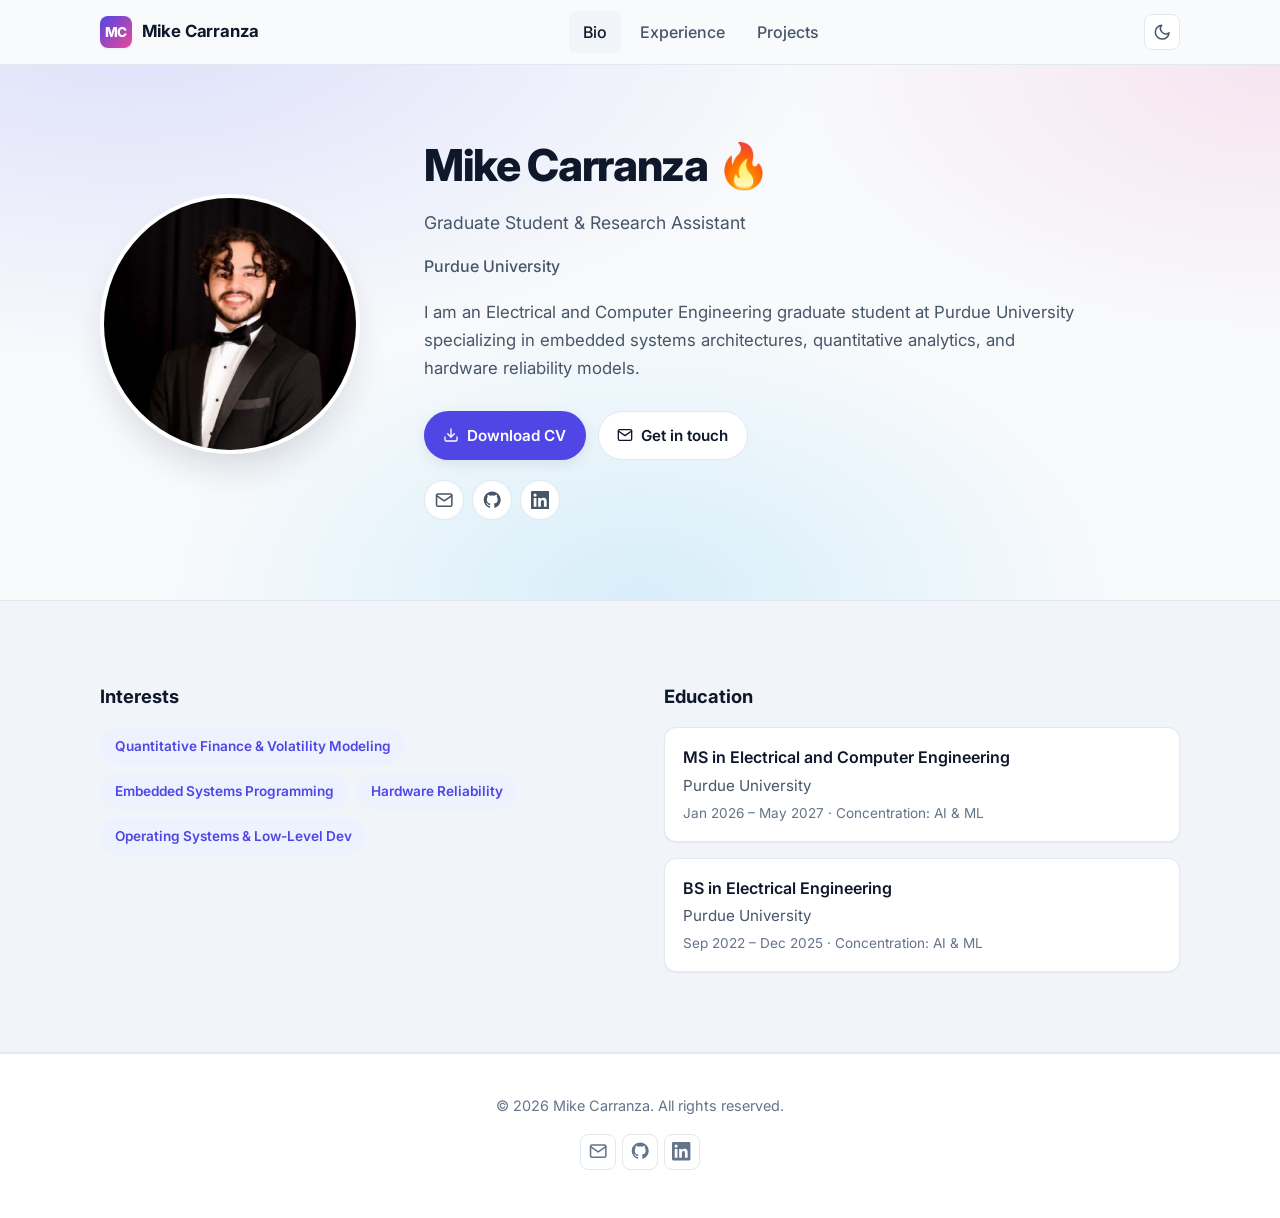
==== index.html @ f3c4caee "feat: add standalone personal site (HTML/CSS/JS, no dependencies) Introduces a fully self-contained " ====
<!doctype html>
<html lang="en">
  <head>
    <meta charset="utf-8" />
    <meta name="viewport" content="width=device-width, initial-scale=1" />
    <title>Mike Carranza — Graduate Student & Research Assistant</title>
    <meta
      name="description"
      content="Personal site of Mike (Jose) Carranza — Electrical and Computer Engineering graduate student at Purdue University working on embedded systems, quantitative analytics, and hardware reliability."
    />
    <meta name="author" content="Mike Carranza" />
    <meta name="theme-color" content="#4f46e5" />
    <link rel="icon" href="assets/img/me.jpg" />
    <link rel="preconnect" href="https://fonts.googleapis.com" />
    <link rel="preconnect" href="https://fonts.gstatic.com" crossorigin />
    <link
      rel="stylesheet"
      href="https://fonts.googleapis.com/css2?family=Inter:wght@400;500;600;700;800&display=swap"
    />
    <link rel="stylesheet" href="assets/css/style.css" />
    <meta property="og:type" content="profile" />
    <meta property="og:title" content="Mike Carranza" />
    <meta
      property="og:description"
      content="ECE graduate student at Purdue University — embedded systems, quantitative analytics, and hardware reliability."
    />
    <script src="assets/js/main.js" defer></script>
  </head>
  <body>
    <a href="#main" class="sr-only">Skip to content</a>

    <header class="site-header">
      <div class="container">
        <nav class="nav" aria-label="Primary" data-nav>
          <a href="index.html" class="brand">
            <span class="brand-mark" aria-hidden="true">MC</span>
            <span>Mike Carranza</span>
          </a>

          <ul class="nav-links">
            <li><a href="index.html">Bio</a></li>
            <li><a href="experience.html">Experience</a></li>
            <li><a href="projects.html">Projects</a></li>
          </ul>

          <div class="nav-actions">
            <button
              class="icon-btn theme-toggle"
              type="button"
              data-theme-toggle
              aria-label="Toggle color theme"
              title="Toggle theme"
            >
              <svg
                class="icon-moon"
                viewBox="0 0 24 24"
                fill="none"
                stroke="currentColor"
                stroke-width="2"
                stroke-linecap="round"
                stroke-linejoin="round"
                aria-hidden="true"
              >
                <path d="M21 12.79A9 9 0 1 1 11.21 3 7 7 0 0 0 21 12.79z" />
              </svg>
              <svg
                class="icon-sun"
                viewBox="0 0 24 24"
                fill="none"
                stroke="currentColor"
                stroke-width="2"
                stroke-linecap="round"
                stroke-linejoin="round"
                aria-hidden="true"
              >
                <circle cx="12" cy="12" r="4" />
                <path
                  d="M12 2v2M12 20v2M4.93 4.93l1.41 1.41M17.66 17.66l1.41 1.41M2 12h2M20 12h2M4.93 19.07l1.41-1.41M17.66 6.34l1.41-1.41"
                />
              </svg>
            </button>

            <button
              class="icon-btn menu-btn"
              type="button"
              data-menu-toggle
              aria-label="Toggle navigation menu"
              aria-controls="mobile-menu"
              aria-expanded="false"
            >
              <svg
                viewBox="0 0 24 24"
                fill="none"
                stroke="currentColor"
                stroke-width="2"
                stroke-linecap="round"
                stroke-linejoin="round"
                aria-hidden="true"
              >
                <path d="M3 6h18M3 12h18M3 18h18" />
              </svg>
            </button>
          </div>
        </nav>

        <div
          class="mobile-menu"
          id="mobile-menu"
          data-mobile-menu
          data-nav
        >
          <ul>
            <li><a href="index.html">Bio</a></li>
            <li><a href="experience.html">Experience</a></li>
            <li><a href="projects.html">Projects</a></li>
          </ul>
        </div>
      </div>
    </header>

    <main id="main">
      <section class="hero" aria-labelledby="hero-name">
        <div class="container">
          <div class="hero-grid">
            <img
              class="avatar"
              src="assets/img/me.jpg"
              alt="Portrait of Mike Carranza"
              width="260"
              height="260"
            />

            <div class="hero-body">
              <h1 id="hero-name" class="hero-name">
                Mike Carranza <span aria-hidden="true">🔥</span>
              </h1>
              <p class="hero-role">Graduate Student &amp; Research Assistant</p>
              <p class="hero-affiliation">
                <a
                  href="https://www.purdue.edu/"
                  target="_blank"
                  rel="noopener"
                  >Purdue University</a
                >
              </p>

              <p class="hero-bio">
                I am an Electrical and Computer Engineering graduate student at
                Purdue University specializing in embedded systems
                architectures, quantitative analytics, and hardware reliability
                models.
              </p>

              <div class="hero-actions">
                <a
                  class="btn btn-primary"
                  href="assets/files/resume.pdf"
                  target="_blank"
                  rel="noopener"
                >
                  <svg
                    viewBox="0 0 24 24"
                    fill="none"
                    stroke="currentColor"
                    stroke-width="2"
                    stroke-linecap="round"
                    stroke-linejoin="round"
                    aria-hidden="true"
                  >
                    <path d="M21 15v4a2 2 0 0 1-2 2H5a2 2 0 0 1-2-2v-4" />
                    <polyline points="7 10 12 15 17 10" />
                    <line x1="12" y1="15" x2="12" y2="3" />
                  </svg>
                  Download CV
                </a>

                <a
                  class="btn btn-ghost"
                  href="mailto:jmcarranzae@gmail.com"
                >
                  <svg
                    viewBox="0 0 24 24"
                    fill="none"
                    stroke="currentColor"
                    stroke-width="2"
                    stroke-linecap="round"
                    stroke-linejoin="round"
                    aria-hidden="true"
                  >
                    <path d="M4 4h16c1.1 0 2 .9 2 2v12c0 1.1-.9 2-2 2H4c-1.1 0-2-.9-2-2V6c0-1.1.9-2 2-2z" />
                    <polyline points="22,6 12,13 2,6" />
                  </svg>
                  Get in touch
                </a>
              </div>

              <ul class="social-list" aria-label="Social links">
                <li>
                  <a
                    href="mailto:jmcarranzae@gmail.com"
                    aria-label="Email"
                    title="Email"
                  >
                    <svg
                      viewBox="0 0 24 24"
                      fill="none"
                      stroke="currentColor"
                      stroke-width="2"
                      stroke-linecap="round"
                      stroke-linejoin="round"
                      aria-hidden="true"
                    >
                      <path d="M4 4h16c1.1 0 2 .9 2 2v12c0 1.1-.9 2-2 2H4c-1.1 0-2-.9-2-2V6c0-1.1.9-2 2-2z" />
                      <polyline points="22,6 12,13 2,6" />
                    </svg>
                  </a>
                </li>
                <li>
                  <a
                    href="https://github.com/chepemike25"
                    target="_blank"
                    rel="noopener"
                    aria-label="GitHub"
                    title="GitHub"
                  >
                    <svg
                      viewBox="0 0 24 24"
                      fill="currentColor"
                      aria-hidden="true"
                    >
                      <path
                        d="M12 .5C5.73.5.99 5.24.99 11.51c0 4.86 3.15 8.98 7.53 10.44.55.1.75-.24.75-.53 0-.26-.01-.95-.02-1.86-3.06.66-3.71-1.48-3.71-1.48-.5-1.27-1.22-1.61-1.22-1.61-1-.68.08-.67.08-.67 1.11.08 1.69 1.14 1.69 1.14.98 1.69 2.58 1.2 3.21.92.1-.71.39-1.2.71-1.48-2.45-.28-5.02-1.22-5.02-5.44 0-1.2.43-2.18 1.14-2.95-.12-.28-.5-1.42.11-2.96 0 0 .93-.3 3.05 1.13.88-.24 1.83-.36 2.77-.36.94 0 1.89.12 2.77.36 2.12-1.43 3.05-1.13 3.05-1.13.61 1.54.23 2.68.11 2.96.71.77 1.14 1.75 1.14 2.95 0 4.23-2.58 5.15-5.03 5.42.4.34.75 1.02.75 2.05 0 1.48-.01 2.68-.01 3.05 0 .29.2.64.76.53 4.37-1.46 7.52-5.58 7.52-10.43C23.01 5.24 18.27.5 12 .5z"
                      />
                    </svg>
                  </a>
                </li>
                <li>
                  <a
                    href="https://www.linkedin.com/in/mikecarranza/"
                    target="_blank"
                    rel="noopener"
                    aria-label="LinkedIn"
                    title="LinkedIn"
                  >
                    <svg
                      viewBox="0 0 24 24"
                      fill="currentColor"
                      aria-hidden="true"
                    >
                      <path
                        d="M20.45 20.45h-3.55v-5.57c0-1.33-.03-3.05-1.86-3.05-1.86 0-2.15 1.45-2.15 2.95v5.67H9.35V9h3.41v1.56h.05c.47-.9 1.63-1.85 3.36-1.85 3.6 0 4.27 2.37 4.27 5.45v6.29zM5.34 7.43a2.06 2.06 0 1 1 0-4.13 2.06 2.06 0 0 1 0 4.13zM7.12 20.45H3.56V9h3.56v11.45zM22.22 0H1.77C.79 0 0 .77 0 1.72v20.56C0 23.23.79 24 1.77 24h20.45C23.2 24 24 23.23 24 22.28V1.72C24 .77 23.2 0 22.22 0z"
                      />
                    </svg>
                  </a>
                </li>
              </ul>
            </div>
          </div>
        </div>
      </section>

      <section id="about" class="section-alt">
        <div class="container">
          <div class="info-grid">
            <div class="info-card">
              <h3>Interests</h3>
              <ul class="chip-list">
                <li class="chip">Quantitative Finance &amp; Volatility Modeling</li>
                <li class="chip">Embedded Systems Programming</li>
                <li class="chip">Hardware Reliability</li>
                <li class="chip">Operating Systems &amp; Low-Level Dev</li>
              </ul>
            </div>

            <div class="info-card">
              <h3>Education</h3>
              <ul class="education-list">
                <li>
                  <p class="degree">MS in Electrical and Computer Engineering</p>
                  <p class="school">Purdue University</p>
                  <span class="meta"
                    >Jan 2026 – May 2027 · Concentration: AI &amp; ML</span
                  >
                </li>
                <li>
                  <p class="degree">BS in Electrical Engineering</p>
                  <p class="school">Purdue University</p>
                  <span class="meta"
                    >Sep 2022 – Dec 2025 · Concentration: AI &amp; ML</span
                  >
                </li>
              </ul>
            </div>
          </div>
        </div>
      </section>
    </main>

    <footer class="site-footer">
      <div class="container">
        <div class="footer-grid">
          <p>
            &copy; <span data-year>2026</span> Mike Carranza. All rights
            reserved.
          </p>
          <div class="footer-social" aria-label="Contact">
            <a
              href="mailto:jmcarranzae@gmail.com"
              class="icon-btn"
              aria-label="Email"
            >
              <svg
                viewBox="0 0 24 24"
                fill="none"
                stroke="currentColor"
                stroke-width="2"
                stroke-linecap="round"
                stroke-linejoin="round"
                aria-hidden="true"
              >
                <path d="M4 4h16c1.1 0 2 .9 2 2v12c0 1.1-.9 2-2 2H4c-1.1 0-2-.9-2-2V6c0-1.1.9-2 2-2z" />
                <polyline points="22,6 12,13 2,6" />
              </svg>
            </a>
            <a
              href="https://github.com/chepemike25"
              target="_blank"
              rel="noopener"
              class="icon-btn"
              aria-label="GitHub"
            >
              <svg viewBox="0 0 24 24" fill="currentColor" aria-hidden="true">
                <path
                  d="M12 .5C5.73.5.99 5.24.99 11.51c0 4.86 3.15 8.98 7.53 10.44.55.1.75-.24.75-.53 0-.26-.01-.95-.02-1.86-3.06.66-3.71-1.48-3.71-1.48-.5-1.27-1.22-1.61-1.22-1.61-1-.68.08-.67.08-.67 1.11.08 1.69 1.14 1.69 1.14.98 1.69 2.58 1.2 3.21.92.1-.71.39-1.2.71-1.48-2.45-.28-5.02-1.22-5.02-5.44 0-1.2.43-2.18 1.14-2.95-.12-.28-.5-1.42.11-2.96 0 0 .93-.3 3.05 1.13.88-.24 1.83-.36 2.77-.36.94 0 1.89.12 2.77.36 2.12-1.43 3.05-1.13 3.05-1.13.61 1.54.23 2.68.11 2.96.71.77 1.14 1.75 1.14 2.95 0 4.23-2.58 5.15-5.03 5.42.4.34.75 1.02.75 2.05 0 1.48-.01 2.68-.01 3.05 0 .29.2.64.76.53 4.37-1.46 7.52-5.58 7.52-10.43C23.01 5.24 18.27.5 12 .5z"
                />
              </svg>
            </a>
            <a
              href="https://www.linkedin.com/in/mikecarranza/"
              target="_blank"
              rel="noopener"
              class="icon-btn"
              aria-label="LinkedIn"
            >
              <svg viewBox="0 0 24 24" fill="currentColor" aria-hidden="true">
                <path
                  d="M20.45 20.45h-3.55v-5.57c0-1.33-.03-3.05-1.86-3.05-1.86 0-2.15 1.45-2.15 2.95v5.67H9.35V9h3.41v1.56h.05c.47-.9 1.63-1.85 3.36-1.85 3.6 0 4.27 2.37 4.27 5.45v6.29zM5.34 7.43a2.06 2.06 0 1 1 0-4.13 2.06 2.06 0 0 1 0 4.13zM7.12 20.45H3.56V9h3.56v11.45zM22.22 0H1.77C.79 0 0 .77 0 1.72v20.56C0 23.23.79 24 1.77 24h20.45C23.2 24 24 23.23 24 22.28V1.72C24 .77 23.2 0 22.22 0z"
                />
              </svg>
            </a>
          </div>
        </div>
      </div>
    </footer>
  </body>
</html>
---- assets/css/style.css ----
/* ============================================================
   Mike Carranza — personal site
   Zero-dependency stylesheet
   ============================================================ */

/* ---------- Reset ---------- */
*,
*::before,
*::after {
  box-sizing: border-box;
}

html {
  scroll-behavior: smooth;
  scroll-padding-top: 5rem;
}

body {
  margin: 0;
  font-family: 'Inter', ui-sans-serif, system-ui, -apple-system, 'Segoe UI',
    Roboto, 'Helvetica Neue', Arial, sans-serif;
  color: var(--fg);
  background: var(--bg);
  line-height: 1.65;
  -webkit-font-smoothing: antialiased;
  -moz-osx-font-smoothing: grayscale;
}

img {
  max-width: 100%;
  display: block;
}

a {
  color: var(--accent);
  text-decoration: none;
  transition: color 0.15s ease;
}

a:hover {
  color: var(--accent-hover);
}

button {
  font-family: inherit;
  cursor: pointer;
}

/* ---------- Design tokens ---------- */
:root {
  --bg: #f8fafc;
  --bg-elev: #ffffff;
  --bg-muted: #f1f5f9;
  --fg: #0f172a;
  --fg-muted: #475569;
  --fg-subtle: #64748b;
  --border: #e2e8f0;
  --border-strong: #cbd5e1;
  --accent: #4f46e5;
  --accent-hover: #4338ca;
  --accent-soft: #eef2ff;
  --accent-fg: #ffffff;
  --shadow-sm: 0 1px 2px rgba(15, 23, 42, 0.05);
  --shadow: 0 4px 14px rgba(15, 23, 42, 0.08);
  --shadow-lg: 0 20px 40px -12px rgba(15, 23, 42, 0.18);
  --radius-sm: 6px;
  --radius: 12px;
  --radius-lg: 20px;
  --radius-pill: 999px;
  --container: 1120px;
  --gradient: radial-gradient(
      1200px 600px at 10% -10%,
      rgba(99, 102, 241, 0.18),
      transparent 60%
    ),
    radial-gradient(
      900px 500px at 100% 0%,
      rgba(236, 72, 153, 0.12),
      transparent 55%
    ),
    radial-gradient(
      800px 500px at 50% 100%,
      rgba(14, 165, 233, 0.14),
      transparent 60%
    );
}

html[data-theme='dark'] {
  --bg: #0b1220;
  --bg-elev: #111a2e;
  --bg-muted: #172137;
  --fg: #e2e8f0;
  --fg-muted: #cbd5e1;
  --fg-subtle: #94a3b8;
  --border: #1f2a44;
  --border-strong: #2c3a5c;
  --accent: #818cf8;
  --accent-hover: #a5b4fc;
  --accent-soft: rgba(129, 140, 248, 0.14);
  --shadow-sm: 0 1px 2px rgba(0, 0, 0, 0.3);
  --shadow: 0 8px 24px rgba(0, 0, 0, 0.35);
  --shadow-lg: 0 24px 48px -12px rgba(0, 0, 0, 0.55);
  --gradient: radial-gradient(
      1200px 600px at 10% -10%,
      rgba(99, 102, 241, 0.22),
      transparent 60%
    ),
    radial-gradient(
      900px 500px at 100% 0%,
      rgba(236, 72, 153, 0.12),
      transparent 55%
    ),
    radial-gradient(
      800px 500px at 50% 100%,
      rgba(14, 165, 233, 0.14),
      transparent 60%
    );
}

/* ---------- Layout helpers ---------- */
.container {
  width: 100%;
  max-width: var(--container);
  margin-inline: auto;
  padding-inline: 1.25rem;
}

section {
  padding: 4rem 0;
}

@media (min-width: 768px) {
  section {
    padding: 5rem 0;
  }
}

.section-title {
  font-size: 1.75rem;
  font-weight: 700;
  letter-spacing: -0.02em;
  margin: 0 0 2rem;
  color: var(--fg);
}

.section-title::after {
  content: '';
  display: block;
  margin-top: 0.5rem;
  width: 3rem;
  height: 3px;
  border-radius: 3px;
  background: var(--accent);
}

/* ---------- Header ---------- */
.site-header {
  position: sticky;
  top: 0;
  z-index: 50;
  backdrop-filter: saturate(180%) blur(10px);
  -webkit-backdrop-filter: saturate(180%) blur(10px);
  background: color-mix(in srgb, var(--bg) 82%, transparent);
  border-bottom: 1px solid var(--border);
}

.nav {
  display: flex;
  align-items: center;
  justify-content: space-between;
  height: 4rem;
}

.brand {
  display: inline-flex;
  align-items: center;
  gap: 0.6rem;
  font-weight: 700;
  color: var(--fg);
  font-size: 1.05rem;
  letter-spacing: -0.01em;
}

.brand-mark {
  display: inline-grid;
  place-items: center;
  width: 2rem;
  height: 2rem;
  border-radius: 8px;
  background: linear-gradient(135deg, var(--accent), #ec4899);
  color: #fff;
  font-weight: 800;
  font-size: 0.85rem;
  box-shadow: var(--shadow-sm);
}

.nav-links {
  display: none;
  align-items: center;
  gap: 0.25rem;
  list-style: none;
  margin: 0;
  padding: 0;
}

@media (min-width: 768px) {
  .nav-links {
    display: flex;
  }
}

.nav-links a {
  display: inline-block;
  padding: 0.5rem 0.9rem;
  color: var(--fg-muted);
  font-weight: 500;
  border-radius: var(--radius-sm);
  transition: background 0.15s ease, color 0.15s ease;
}

.nav-links a:hover,
.nav-links a[aria-current='page'] {
  color: var(--fg);
  background: var(--bg-muted);
}

.nav-actions {
  display: flex;
  align-items: center;
  gap: 0.35rem;
}

.icon-btn {
  display: inline-grid;
  place-items: center;
  width: 2.25rem;
  height: 2.25rem;
  border-radius: 8px;
  border: 1px solid var(--border);
  background: var(--bg-elev);
  color: var(--fg-muted);
  transition: color 0.15s ease, background 0.15s ease, border-color 0.15s ease;
}

.icon-btn:hover {
  color: var(--fg);
  border-color: var(--border-strong);
  background: var(--bg-muted);
}

.icon-btn svg {
  width: 1.15rem;
  height: 1.15rem;
}

.theme-toggle .icon-sun {
  display: none;
}

html[data-theme='dark'] .theme-toggle .icon-sun {
  display: block;
}

html[data-theme='dark'] .theme-toggle .icon-moon {
  display: none;
}

/* mobile menu */
.menu-btn {
  display: inline-grid;
}

@media (min-width: 768px) {
  .menu-btn {
    display: none;
  }
}

.mobile-menu {
  display: none;
  border-top: 1px solid var(--border);
  padding: 0.5rem 0 0.75rem;
}

.mobile-menu.is-open {
  display: block;
}

.mobile-menu ul {
  list-style: none;
  margin: 0;
  padding: 0;
  display: grid;
  gap: 0.25rem;
}

.mobile-menu a {
  display: block;
  padding: 0.65rem 0.5rem;
  color: var(--fg-muted);
  font-weight: 500;
  border-radius: var(--radius-sm);
}

.mobile-menu a:hover,
.mobile-menu a[aria-current='page'] {
  background: var(--bg-muted);
  color: var(--fg);
}

/* ---------- Hero ---------- */
.hero {
  position: relative;
  overflow: hidden;
  padding-top: 4rem;
  padding-bottom: 5rem;
}

.hero::before {
  content: '';
  position: absolute;
  inset: 0;
  background: var(--gradient);
  pointer-events: none;
  z-index: 0;
}

.hero .container {
  position: relative;
  z-index: 1;
}

.hero-grid {
  display: grid;
  gap: 3rem;
  align-items: center;
  grid-template-columns: 1fr;
}

@media (min-width: 900px) {
  .hero-grid {
    grid-template-columns: 260px 1fr;
    gap: 4rem;
  }
}

.avatar {
  width: 220px;
  height: 220px;
  margin-inline: auto;
  border-radius: 50%;
  object-fit: cover;
  border: 4px solid var(--bg-elev);
  box-shadow: var(--shadow-lg);
}

@media (min-width: 900px) {
  .avatar {
    width: 260px;
    height: 260px;
    margin-inline: 0;
  }
}

.hero-body {
  text-align: center;
}

@media (min-width: 900px) {
  .hero-body {
    text-align: left;
  }
}

.hero-name {
  font-size: clamp(2rem, 4vw, 2.75rem);
  font-weight: 800;
  letter-spacing: -0.03em;
  margin: 0 0 0.4rem;
}

.hero-role {
  font-size: 1.1rem;
  color: var(--fg-muted);
  margin: 0 0 0.35rem;
}

.hero-affiliation a {
  color: var(--fg-muted);
  font-weight: 500;
}

.hero-affiliation a:hover {
  color: var(--accent);
}

.hero-bio {
  margin: 1.25rem 0 1.75rem;
  color: var(--fg-muted);
  font-size: 1.05rem;
  max-width: 60ch;
  margin-inline: auto;
}

@media (min-width: 900px) {
  .hero-bio {
    margin-inline: 0;
  }
}

.hero-actions {
  display: flex;
  flex-wrap: wrap;
  gap: 0.75rem;
  justify-content: center;
}

@media (min-width: 900px) {
  .hero-actions {
    justify-content: flex-start;
  }
}

.btn {
  display: inline-flex;
  align-items: center;
  gap: 0.5rem;
  padding: 0.7rem 1.15rem;
  border-radius: var(--radius-pill);
  font-weight: 600;
  font-size: 0.95rem;
  border: 1px solid transparent;
  transition: transform 0.15s ease, box-shadow 0.15s ease,
    background 0.15s ease, color 0.15s ease, border-color 0.15s ease;
}

.btn svg {
  width: 1rem;
  height: 1rem;
}

.btn-primary {
  background: var(--accent);
  color: var(--accent-fg);
  box-shadow: var(--shadow);
}

.btn-primary:hover {
  background: var(--accent-hover);
  color: var(--accent-fg);
  transform: translateY(-1px);
}

.btn-ghost {
  background: var(--bg-elev);
  color: var(--fg);
  border-color: var(--border);
}

.btn-ghost:hover {
  color: var(--fg);
  border-color: var(--border-strong);
  background: var(--bg-muted);
  transform: translateY(-1px);
}

.social-list {
  display: flex;
  flex-wrap: wrap;
  gap: 0.5rem;
  justify-content: center;
  list-style: none;
  padding: 0;
  margin: 1.25rem 0 0;
}

@media (min-width: 900px) {
  .social-list {
    justify-content: flex-start;
  }
}

.social-list a {
  display: inline-grid;
  place-items: center;
  width: 2.5rem;
  height: 2.5rem;
  border-radius: 50%;
  background: var(--bg-elev);
  color: var(--fg-muted);
  border: 1px solid var(--border);
  transition: color 0.15s ease, transform 0.15s ease,
    border-color 0.15s ease, background 0.15s ease;
}

.social-list a:hover {
  color: var(--accent);
  border-color: var(--accent);
  background: var(--accent-soft);
  transform: translateY(-1px);
}

.social-list svg {
  width: 1.15rem;
  height: 1.15rem;
}

/* ---------- Two-column info section ---------- */
.info-grid {
  display: grid;
  gap: 2.5rem;
}

@media (min-width: 900px) {
  .info-grid {
    grid-template-columns: 1fr 1fr;
    gap: 3rem;
  }
}

.info-card h3 {
  font-size: 1.15rem;
  font-weight: 700;
  margin: 0 0 1rem;
  color: var(--fg);
}

.chip-list {
  display: flex;
  flex-wrap: wrap;
  gap: 0.5rem;
  list-style: none;
  padding: 0;
  margin: 0;
}

.chip {
  display: inline-flex;
  align-items: center;
  padding: 0.4rem 0.85rem;
  border-radius: var(--radius-pill);
  background: var(--accent-soft);
  color: var(--accent);
  font-weight: 600;
  font-size: 0.85rem;
  border: 1px solid transparent;
}

.education-list {
  list-style: none;
  padding: 0;
  margin: 0;
  display: grid;
  gap: 1rem;
}

.education-list li {
  padding: 1rem 1.15rem;
  border: 1px solid var(--border);
  border-radius: var(--radius);
  background: var(--bg-elev);
  box-shadow: var(--shadow-sm);
}

.education-list .degree {
  font-weight: 600;
  color: var(--fg);
  margin: 0;
}

.education-list .school {
  color: var(--fg-muted);
  font-size: 0.95rem;
  margin: 0.15rem 0 0;
}

.education-list .meta {
  display: block;
  color: var(--fg-subtle);
  font-size: 0.85rem;
  margin-top: 0.25rem;
}

/* ---------- Section: alt background ---------- */
.section-alt {
  background: var(--bg-muted);
  border-top: 1px solid var(--border);
  border-bottom: 1px solid var(--border);
}

/* ---------- Timeline (experience) ---------- */
.timeline {
  position: relative;
  list-style: none;
  padding: 0;
  margin: 0;
  display: grid;
  gap: 1.5rem;
}

@media (min-width: 720px) {
  .timeline {
    padding-left: 2rem;
  }

  .timeline::before {
    content: '';
    position: absolute;
    left: 0.55rem;
    top: 0.5rem;
    bottom: 0.5rem;
    width: 2px;
    background: var(--border-strong);
    border-radius: 2px;
  }
}

.timeline-item {
  position: relative;
  padding: 1.25rem 1.35rem;
  background: var(--bg-elev);
  border: 1px solid var(--border);
  border-radius: var(--radius);
  box-shadow: var(--shadow-sm);
}

@media (min-width: 720px) {
  .timeline-item::before {
    content: '';
    position: absolute;
    left: -2rem;
    top: 1.35rem;
    width: 0.75rem;
    height: 0.75rem;
    border-radius: 50%;
    background: var(--accent);
    border: 3px solid var(--bg);
    box-shadow: 0 0 0 2px var(--accent-soft);
  }
}

.timeline-head {
  display: flex;
  flex-wrap: wrap;
  align-items: baseline;
  justify-content: space-between;
  gap: 0.5rem;
}

.timeline-role {
  font-weight: 700;
  font-size: 1.05rem;
  margin: 0;
  color: var(--fg);
}

.timeline-org {
  color: var(--accent);
  font-weight: 600;
  font-size: 0.95rem;
  margin: 0.15rem 0 0;
}

.timeline-dates {
  color: var(--fg-subtle);
  font-size: 0.85rem;
  white-space: nowrap;
}

.timeline-item p.desc {
  margin: 0.75rem 0 0;
  color: var(--fg-muted);
  font-size: 0.98rem;
}

/* ---------- Skills / Languages / Awards ---------- */
.skill-group {
  padding: 1.25rem 1.35rem;
  background: var(--bg-elev);
  border: 1px solid var(--border);
  border-radius: var(--radius);
  box-shadow: var(--shadow-sm);
}

.skill-group h3 {
  margin: 0 0 1rem;
  font-size: 1.05rem;
  font-weight: 700;
  color: var(--fg);
}

.skill-row {
  display: grid;
  grid-template-columns: 1fr auto;
  gap: 0.5rem 1rem;
  align-items: center;
  padding: 0.5rem 0;
  border-top: 1px solid var(--border);
}

.skill-row:first-of-type {
  border-top: 0;
}

.skill-label {
  color: var(--fg);
  font-weight: 500;
}

.skill-dots {
  display: inline-flex;
  gap: 0.25rem;
}

.skill-dots span {
  width: 0.6rem;
  height: 0.6rem;
  border-radius: 50%;
  background: var(--border-strong);
}

.skill-dots span.on {
  background: var(--accent);
}

.grid-2 {
  display: grid;
  gap: 1.5rem;
}

@media (min-width: 800px) {
  .grid-2 {
    grid-template-columns: 1fr 1fr;
  }
}

.grid-3 {
  display: grid;
  gap: 1.5rem;
}

@media (min-width: 720px) {
  .grid-3 {
    grid-template-columns: repeat(2, minmax(0, 1fr));
  }
}

@media (min-width: 1024px) {
  .grid-3 {
    grid-template-columns: repeat(3, minmax(0, 1fr));
  }
}

/* ---------- Projects ---------- */
.project-card {
  display: flex;
  flex-direction: column;
  background: var(--bg-elev);
  border: 1px solid var(--border);
  border-radius: var(--radius-lg);
  overflow: hidden;
  box-shadow: var(--shadow-sm);
  transition: transform 0.2s ease, box-shadow 0.2s ease,
    border-color 0.2s ease;
}

.project-card:hover {
  transform: translateY(-4px);
  box-shadow: var(--shadow-lg);
  border-color: var(--border-strong);
}

.project-thumb {
  aspect-ratio: 16 / 10;
  overflow: hidden;
  background: var(--bg-muted);
}

.project-thumb img {
  width: 100%;
  height: 100%;
  object-fit: cover;
  transition: transform 0.4s ease;
}

.project-card:hover .project-thumb img {
  transform: scale(1.03);
}

.project-body {
  padding: 1.15rem 1.25rem 1.4rem;
  display: flex;
  flex-direction: column;
  gap: 0.5rem;
  flex: 1;
}

.project-title {
  margin: 0;
  font-weight: 700;
  color: var(--fg);
  font-size: 1.1rem;
}

.project-summary {
  color: var(--fg-muted);
  font-size: 0.95rem;
  margin: 0;
  flex: 1;
}

.project-tags {
  display: flex;
  flex-wrap: wrap;
  gap: 0.35rem;
  list-style: none;
  padding: 0;
  margin: 0.5rem 0 0;
}

.project-tags .chip {
  padding: 0.2rem 0.6rem;
  font-size: 0.75rem;
  background: var(--bg-muted);
  color: var(--fg-muted);
}

.project-link {
  margin-top: 0.75rem;
  align-self: flex-start;
  font-weight: 600;
  color: var(--accent);
  font-size: 0.9rem;
}

.project-link:hover {
  color: var(--accent-hover);
}

/* ---------- Page hero (sub-pages) ---------- */
.page-hero {
  padding: 3.5rem 0 2rem;
  position: relative;
  overflow: hidden;
}

.page-hero::before {
  content: '';
  position: absolute;
  inset: 0;
  background: var(--gradient);
  opacity: 0.7;
  pointer-events: none;
}

.page-hero .container {
  position: relative;
}

.page-title {
  font-size: clamp(2rem, 4vw, 2.5rem);
  font-weight: 800;
  letter-spacing: -0.03em;
  margin: 0 0 0.5rem;
}

.page-lede {
  color: var(--fg-muted);
  font-size: 1.05rem;
  max-width: 65ch;
  margin: 0;
}

/* ---------- Footer ---------- */
.site-footer {
  padding: 2.5rem 0 3rem;
  border-top: 1px solid var(--border);
  background: var(--bg-elev);
}

.footer-grid {
  display: flex;
  flex-direction: column;
  align-items: center;
  gap: 1rem;
  text-align: center;
}

.footer-grid p {
  margin: 0;
  color: var(--fg-subtle);
  font-size: 0.9rem;
}

.footer-social {
  display: flex;
  gap: 0.35rem;
}

.footer-social a {
  color: var(--fg-subtle);
}

.footer-social a:hover {
  color: var(--accent);
}

/* ---------- Utility ---------- */
.sr-only {
  position: absolute;
  width: 1px;
  height: 1px;
  padding: 0;
  margin: -1px;
  overflow: hidden;
  clip: rect(0, 0, 0, 0);
  white-space: nowrap;
  border: 0;
}

@media (prefers-reduced-motion: reduce) {
  html {
    scroll-behavior: auto;
  }
  * {
    transition-duration: 0.01ms !important;
    animation-duration: 0.01ms !important;
  }
}
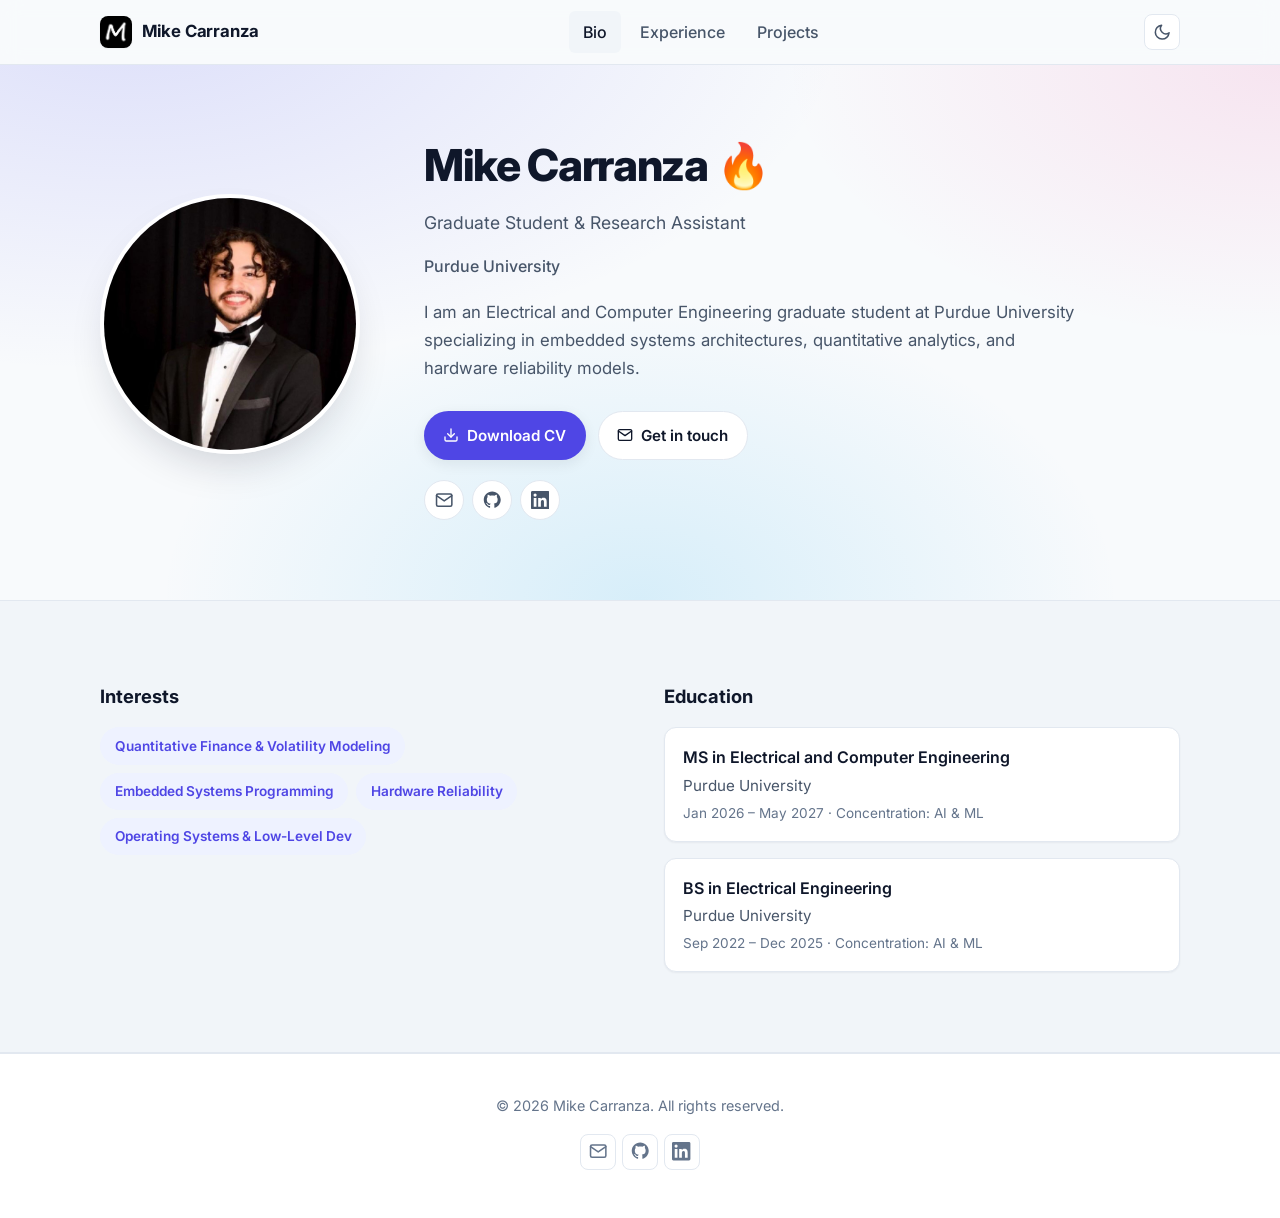
==== commit f85aed73: "feat: use original 'M' image as header logo (and browser-tab favicon) Replaces the placeholder 'MC' " ====
--- a/index.html
+++ b/index.html
@@ -10,7 +10,9 @@
     />
     <meta name="author" content="Mike Carranza" />
     <meta name="theme-color" content="#4f46e5" />
-    <link rel="icon" href="assets/img/me.jpg" />
+    <link rel="icon" type="image/png" href="assets/img/favicon.png" />
+    <link rel="apple-touch-icon" href="assets/img/favicon.png" />
+    <link rel="shortcut icon" href="assets/img/favicon.png" />
     <link rel="preconnect" href="https://fonts.googleapis.com" />
     <link rel="preconnect" href="https://fonts.gstatic.com" crossorigin />
     <link
@@ -33,7 +35,13 @@
       <div class="container">
         <nav class="nav" aria-label="Primary" data-nav>
           <a href="index.html" class="brand">
-            <span class="brand-mark" aria-hidden="true">MC</span>
+            <img
+              class="brand-mark"
+              src="assets/img/favicon.png"
+              alt=""
+              width="32"
+              height="32"
+            />
             <span>Mike Carranza</span>
           </a>
 
--- a/assets/css/style.css
+++ b/assets/css/style.css
@@ -182,15 +182,12 @@
 }
 
 .brand-mark {
-  display: inline-grid;
-  place-items: center;
+  display: inline-block;
   width: 2rem;
   height: 2rem;
   border-radius: 8px;
-  background: linear-gradient(135deg, var(--accent), #ec4899);
-  color: #fff;
-  font-weight: 800;
-  font-size: 0.85rem;
+  object-fit: cover;
+  background: #000;
   box-shadow: var(--shadow-sm);
 }
 
